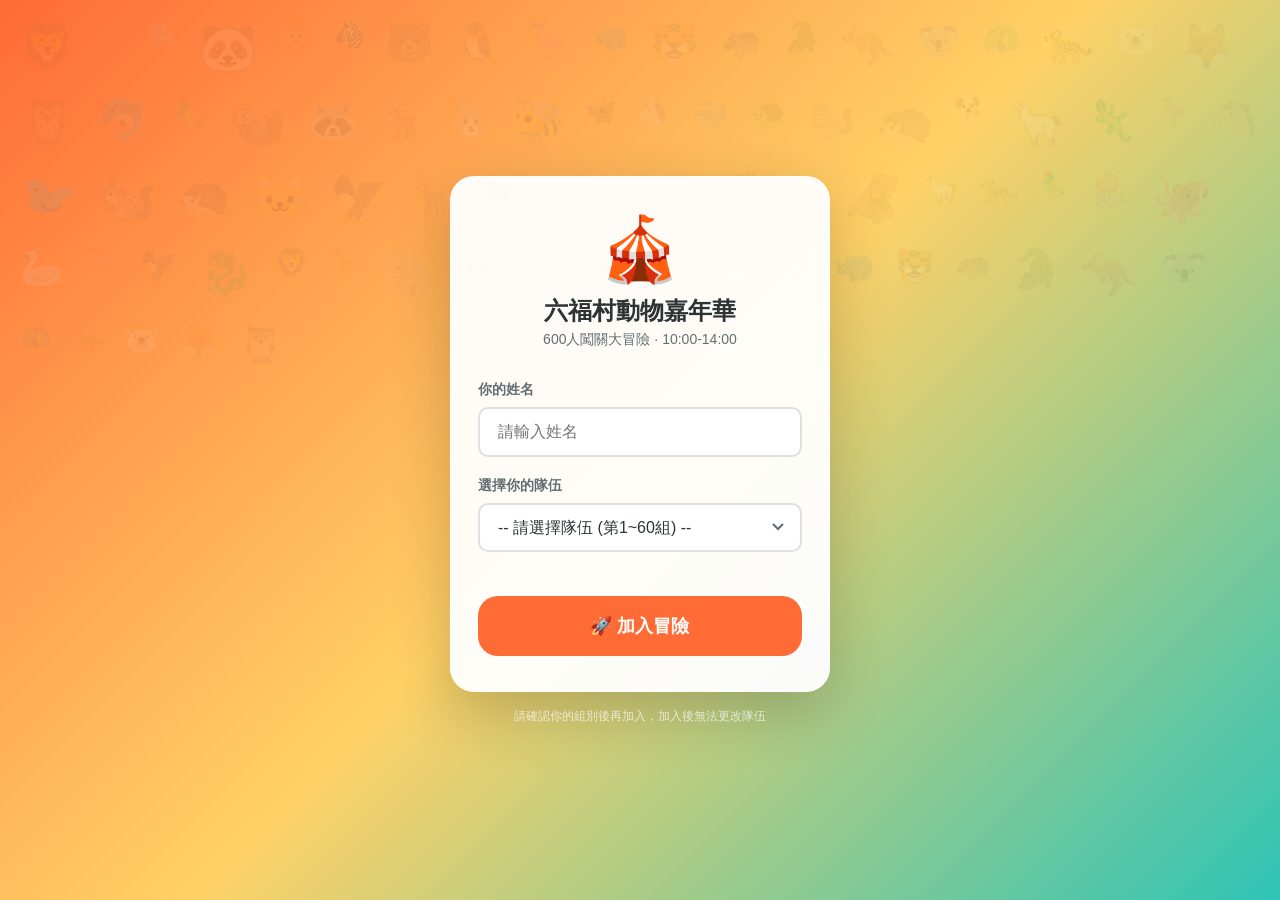
==== adventure.html @ 464b47fe "六福村動物嘉年華 — 完整 PWA 版本 600人團隊闖關活動系統：10款GPS解鎖小遊戲、冒險任務拍照上傳、 即時排行榜、管理後台廣播，支援 PWA 離線快取與加到主畫面。  Co-Authored" ====
<!DOCTYPE html>
<html lang="zh-TW">
<head>
  <meta charset="UTF-8">
  <meta name="viewport" content="width=device-width, initial-scale=1.0, maximum-scale=1.0, user-scalable=no">
  <meta name="apple-mobile-web-app-capable" content="yes">
  <meta name="theme-color" content="#FF6B35">
  <link rel="manifest" href="manifest.json">
  <link rel="apple-touch-icon" href="assets/icons/icon-192.png">
  <title>冒險任務 - 六福村動物嘉年華</title>
  <link rel="stylesheet" href="css/common.css">
  <style>
    body { background: var(--bg); }
    .task-card {
      background: white; border-radius: var(--radius); padding: 20px;
      margin-bottom: 16px; box-shadow: var(--shadow);
    }
    .task-header {
      display: flex; align-items: center; gap: 12px; margin-bottom: 12px;
    }
    .task-icon { font-size: 40px; }
    .task-name { font-size: 18px; font-weight: 700; }
    .task-points { font-size: 14px; color: var(--primary); font-weight: 600; }
    .task-status {
      display: inline-block; padding: 4px 12px; border-radius: 20px;
      font-size: 12px; font-weight: 600;
    }
    .status-pending { background: #FFF3E0; color: #E65100; }
    .status-verifying { background: #E3F2FD; color: #1565C0; }
    .status-done { background: #E8F5E9; color: #2E7D32; }

    .gps-panel {
      background: #F5F5F5; border-radius: 12px; padding: 16px;
      margin: 12px 0;
    }
    .gps-distance { font-size: 28px; font-weight: 900; color: var(--primary); text-align: center; }
    .gps-label { font-size: 12px; color: var(--text-light); text-align: center; }
    .dwell-bar {
      height: 8px; background: #e0e0e0; border-radius: 4px; margin-top: 8px; overflow: hidden;
    }
    .dwell-fill {
      height: 100%; background: linear-gradient(90deg, var(--secondary), var(--primary));
      border-radius: 4px; transition: width 1s linear;
    }

    .photo-section { margin-top: 16px; }
    .photo-canvas-wrap {
      width: 100%; aspect-ratio: 1; background: #f0f0f0;
      border-radius: 12px; overflow: hidden; margin: 12px 0;
      display: flex; align-items: center; justify-content: center;
    }
    .photo-canvas-wrap canvas { width: 100%; height: 100%; }
    .photo-placeholder {
      color: var(--text-light); font-size: 48px;
    }
  </style>
</head>
<body>

<div class="top-bar">
  <button class="top-bar-back" onclick="window.location.href='map.html'">←</button>
  <div class="top-bar-title">🎢 冒險任務</div>
  <div style="width:40px;"></div>
</div>

<div id="notification-bar"></div>

<div class="page-container" id="content"></div>

<script src="js/config.js"></script>
<script src="js/api.js"></script>
<script src="js/auth.js"></script>
<script src="js/audio.js"></script>
<script src="js/gps.js"></script>
<script src="js/broadcast.js"></script>
<script src="js/photo.js"></script>
<script>
  if (!Auth.requireLogin()) throw new Error('未登入');
  const session = Auth.getSession();
  AudioEngine.init();
  API.init();
  GPS.init();
  Broadcast.init();

  const params = new URLSearchParams(window.location.search);
  const taskId = params.get('id');

  if (taskId) {
    showTaskDetail(taskId);
  } else {
    showTaskList();
  }

  function showTaskList() {
    const content = document.getElementById('content');
    content.innerHTML = '<h2 style="font-size:18px;margin-bottom:16px;">🎢 冒險任務列表</h2>' +
      CONFIG.ADVENTURES.map(adv => `
        <div class="task-card" onclick="window.location.href='adventure.html?id=${adv.id}'">
          <div class="task-header">
            <div class="task-icon">${adv.icon}</div>
            <div>
              <div class="task-name">${adv.name}</div>
              <div class="task-points">🏆 ${adv.points} 分</div>
            </div>
          </div>
          <div style="font-size:13px;color:var(--text-light);">
            ${adv.requirePhoto ? '📸 拍攝團隊照片上傳驗證' : `📍 前往設施 · ⏱ 停留${adv.dwellSeconds}秒驗證搭乘`}
          </div>
        </div>
      `).join('');
  }

  function showTaskDetail(id) {
    const adv = getAdventureById(id);
    if (!adv) { showTaskList(); return; }

    const content = document.getElementById('content');

    if (adv.requirePhoto) {
      showPhotoTask(adv, content);
    } else {
      showGpsTask(adv, content);
    }
  }

  // === GPS 停留驗證任務 ===
  function showGpsTask(adv, content) {
    content.innerHTML = `
      <div class="task-card">
        <div class="task-header">
          <div class="task-icon">${adv.icon}</div>
          <div>
            <div class="task-name">${adv.name}</div>
            <div class="task-points">🏆 ${adv.points} 分</div>
          </div>
        </div>
        <p style="font-size:14px;color:var(--text-light);margin-bottom:12px;">
          前往遊樂設施附近，停留 ${adv.dwellSeconds} 秒即可驗證搭乘體驗
        </p>

        <div class="gps-panel">
          <div class="gps-distance" id="distDisplay">定位中...</div>
          <div class="gps-label">距離設施</div>
          <div id="dwellSection" style="display:none;margin-top:12px;">
            <div class="gps-label">停留時間：<span id="dwellTime">0</span> / ${adv.dwellSeconds} 秒</div>
            <div class="dwell-bar">
              <div class="dwell-fill" id="dwellFill" style="width:0%"></div>
            </div>
          </div>
        </div>

        <button class="btn btn-primary btn-block" id="verifyBtn" disabled onclick="submitGpsVerification('${adv.id}')">
          ⏳ 尚未到達設施範圍
        </button>
      </div>
    `;

    let inZone = false;
    let dwellStart = null;
    let dwellInterval = null;

    GPS.onUpdate((pos) => {
      const dist = GPS.distanceTo(adv.lat, adv.lng);
      document.getElementById('distDisplay').textContent = GPS.formatDistance(dist);

      if (dist <= adv.radius) {
        if (!inZone) {
          inZone = true;
          dwellStart = Date.now();
          document.getElementById('dwellSection').style.display = 'block';
          AudioEngine.enterZone();

          dwellInterval = setInterval(() => {
            const elapsed = Math.floor((Date.now() - dwellStart) / 1000);
            document.getElementById('dwellTime').textContent = elapsed;
            const pct = Math.min(100, (elapsed / adv.dwellSeconds) * 100);
            document.getElementById('dwellFill').style.width = pct + '%';

            if (elapsed >= adv.dwellSeconds) {
              clearInterval(dwellInterval);
              const btn = document.getElementById('verifyBtn');
              btn.disabled = false;
              btn.textContent = '✅ 驗證完成，提交!';
              btn.className = 'btn btn-accent btn-block';
              AudioEngine.unlockGame();
            }
          }, 1000);
        }
      } else {
        if (inZone) {
          inZone = false;
          if (dwellInterval) clearInterval(dwellInterval);
          dwellStart = null;
          document.getElementById('dwellSection').style.display = 'none';
          document.getElementById('verifyBtn').disabled = true;
          document.getElementById('verifyBtn').textContent = '⏳ 尚未到達設施範圍';
        }
      }
    });
  }

  async function submitGpsVerification(taskId) {
    const btn = document.getElementById('verifyBtn');
    btn.disabled = true;
    btn.textContent = '提交中...';

    try {
      await API.post('WRITE', {
        action: 'completeAdventure',
        playerId: session.playerId,
        teamId: session.teamId,
        taskId: taskId,
        lat: GPS.getPosition().lat,
        lng: GPS.getPosition().lng
      });
      btn.textContent = '🎉 驗證成功!';
      btn.className = 'btn btn-secondary btn-block';
      AudioEngine.uploadSuccess();
    } catch {
      btn.textContent = '❌ 提交失敗，請重試';
      btn.disabled = false;
      AudioEngine.error();
    }
  }

  // === 拍照任務 ===
  function showPhotoTask(adv, content) {
    content.innerHTML = `
      <div class="task-card">
        <div class="task-header">
          <div class="task-icon">${adv.icon}</div>
          <div>
            <div class="task-name">${adv.name}</div>
            <div class="task-points">🏆 ${adv.points} 分</div>
          </div>
        </div>
        <p style="font-size:14px;color:var(--text-light);margin-bottom:8px;">
          拍攝團隊照片，照片會自動加上活動邊框
        </p>

        <div class="photo-section">
          <div class="photo-canvas-wrap" id="photoPreview">
            <canvas id="photoCanvas" style="display:none;"></canvas>
            <div class="photo-placeholder" id="photoPlaceholder">📷</div>
          </div>

          <button class="btn btn-secondary btn-block" onclick="takePhoto()">
            📸 拍攝照片
          </button>
          <button class="btn btn-primary btn-block" id="uploadBtn" style="margin-top:8px;display:none;" onclick="uploadPhoto('${adv.id}')">
            ⬆️ 上傳照片
          </button>
          <div id="uploadStatus" style="text-align:center;margin-top:8px;font-size:13px;color:var(--text-light);"></div>
        </div>
      </div>
    `;

    PhotoModule.init('photoCanvas');
  }

  async function takePhoto() {
    const img = await PhotoModule.capturePhoto();
    if (!img) return;

    document.getElementById('photoCanvas').style.display = 'block';
    document.getElementById('photoPlaceholder').style.display = 'none';

    PhotoModule.renderPreview();
    // 繪製預設邊框
    setTimeout(() => {
      PhotoModule.drawDefaultFrame(session.teamName, session.teamEmoji);
    }, 100);

    document.getElementById('uploadBtn').style.display = 'block';
  }

  async function uploadPhoto(taskId) {
    const btn = document.getElementById('uploadBtn');
    const status = document.getElementById('uploadStatus');
    btn.disabled = true;
    btn.textContent = '上傳中...';
    status.textContent = '📤 正在上傳照片...';

    const result = await PhotoModule.upload(taskId);

    if (result.error) {
      status.textContent = '❌ ' + result.error;
      btn.disabled = false;
      btn.textContent = '⬆️ 重新上傳';
    } else {
      status.textContent = '✅ 上傳成功! 等待管理員驗證';
      btn.textContent = '🎉 已上傳';
      btn.className = 'btn btn-secondary btn-block';
    }
  }

  document.addEventListener('touchstart', () => AudioEngine.resume(), { once: true });
</script>

<script>
  if ('serviceWorker' in navigator) {
    navigator.serviceWorker.register('sw.js');
  }
</script>

</body>
</html>
---- css/common.css ----
/* ============================================================
   六福村動物嘉年華 - 共用樣式
   ============================================================ */

* { margin: 0; padding: 0; box-sizing: border-box; }

:root {
  --primary: #FF6B35;
  --primary-dark: #E55A2B;
  --secondary: #2EC4B6;
  --accent: #FFD166;
  --bg: #FFF8F0;
  --bg-dark: #1a1a2e;
  --text: #2D3436;
  --text-light: #636E72;
  --white: #FFFFFF;
  --shadow: 0 4px 15px rgba(0,0,0,0.1);
  --shadow-lg: 0 8px 30px rgba(0,0,0,0.15);
  --radius: 16px;
  --radius-sm: 10px;
  --safe-bottom: env(safe-area-inset-bottom, 0px);
}

html, body {
  font-family: -apple-system, BlinkMacSystemFont, 'Segoe UI', 'Noto Sans TC', sans-serif;
  background: var(--bg);
  color: var(--text);
  min-height: 100vh;
  overflow-x: hidden;
  -webkit-text-size-adjust: 100%;
  -webkit-tap-highlight-color: transparent;
}

/* === 按鈕 === */
.btn {
  display: inline-flex;
  align-items: center;
  justify-content: center;
  gap: 8px;
  padding: 14px 28px;
  border: none;
  border-radius: var(--radius);
  font-size: 16px;
  font-weight: 700;
  cursor: pointer;
  transition: all 0.2s;
  -webkit-user-select: none;
  user-select: none;
  touch-action: manipulation;
}
.btn:active { transform: scale(0.96); }
.btn-primary { background: var(--primary); color: var(--white); }
.btn-primary:active { background: var(--primary-dark); }
.btn-secondary { background: var(--secondary); color: var(--white); }
.btn-accent { background: var(--accent); color: var(--text); }
.btn-outline { background: transparent; border: 2px solid var(--primary); color: var(--primary); }
.btn-block { width: 100%; }
.btn-lg { padding: 18px 32px; font-size: 18px; border-radius: 20px; }
.btn-sm { padding: 8px 16px; font-size: 14px; border-radius: 8px; }
.btn:disabled { opacity: 0.5; pointer-events: none; }

/* === 輸入框 === */
.input, .select {
  width: 100%;
  padding: 14px 18px;
  border: 2px solid #E0E0E0;
  border-radius: var(--radius-sm);
  font-size: 16px;
  background: var(--white);
  color: var(--text);
  transition: border-color 0.2s;
  -webkit-appearance: none;
}
.input:focus, .select:focus {
  outline: none;
  border-color: var(--primary);
}
.select {
  background-image: url("data:image/svg+xml,%3Csvg xmlns='http://www.w3.org/2000/svg' width='12' height='8'%3E%3Cpath d='M1 1l5 5 5-5' stroke='%23636E72' stroke-width='2' fill='none'/%3E%3C/svg%3E");
  background-repeat: no-repeat;
  background-position: right 16px center;
  padding-right: 40px;
}

/* === 表單群組 === */
.form-group {
  margin-bottom: 20px;
}
.form-label {
  display: block;
  font-size: 14px;
  font-weight: 600;
  color: var(--text-light);
  margin-bottom: 8px;
}

/* === 卡片 === */
.card {
  background: var(--white);
  border-radius: var(--radius);
  padding: 20px;
  box-shadow: var(--shadow);
}

/* === 通知欄 === */
#notification-bar {
  position: fixed;
  top: -80px;
  left: 50%;
  transform: translateX(-50%);
  width: calc(100% - 32px);
  max-width: 400px;
  background: var(--bg-dark);
  color: var(--white);
  border-radius: var(--radius);
  padding: 14px 18px;
  z-index: 9999;
  transition: top 0.4s cubic-bezier(0.68, -0.55, 0.27, 1.55);
  box-shadow: var(--shadow-lg);
}
#notification-bar.show { top: 16px; }
.notification-content {
  display: flex;
  align-items: center;
  gap: 10px;
  cursor: pointer;
}
.notification-icon { font-size: 20px; }
.notification-text { flex: 1; font-size: 14px; line-height: 1.4; }
.notification-time { font-size: 12px; color: #999; }

/* === 訊息面板 === */
#message-panel {
  position: fixed;
  top: 0; left: 0; right: 0; bottom: 0;
  background: var(--bg);
  z-index: 9998;
  transform: translateY(100%);
  transition: transform 0.3s ease;
  overflow-y: auto;
  padding: 60px 16px 100px;
}
#message-panel.show { transform: translateY(0); }
.msg-item {
  background: var(--white);
  border-radius: var(--radius-sm);
  padding: 14px;
  margin-bottom: 12px;
  box-shadow: 0 2px 8px rgba(0,0,0,0.06);
}
.msg-header { display: flex; justify-content: space-between; margin-bottom: 8px; }
.msg-icon { font-size: 18px; }
.msg-time { font-size: 12px; color: var(--text-light); }
.msg-body p { font-size: 15px; line-height: 1.5; }
.msg-image { width: 100%; border-radius: 8px; margin-top: 8px; }
.msg-empty { text-align: center; padding: 40px; color: var(--text-light); }

/* === 頂部導航列 === */
.top-bar {
  position: fixed;
  top: 0; left: 0; right: 0;
  height: 56px;
  background: var(--white);
  display: flex;
  align-items: center;
  padding: 0 16px;
  box-shadow: 0 2px 10px rgba(0,0,0,0.08);
  z-index: 100;
}
.top-bar-title {
  flex: 1;
  font-size: 17px;
  font-weight: 700;
  text-align: center;
}
.top-bar-back, .top-bar-action {
  width: 40px; height: 40px;
  display: flex; align-items: center; justify-content: center;
  font-size: 20px; cursor: pointer;
  border: none; background: none;
}

/* === 底部 Tab Bar === */
.tab-bar {
  position: fixed;
  bottom: 0; left: 0; right: 0;
  height: calc(60px + var(--safe-bottom));
  padding-bottom: var(--safe-bottom);
  background: var(--white);
  display: flex;
  box-shadow: 0 -2px 10px rgba(0,0,0,0.08);
  z-index: 100;
}
.tab-item {
  flex: 1;
  display: flex;
  flex-direction: column;
  align-items: center;
  justify-content: center;
  gap: 2px;
  font-size: 10px;
  color: var(--text-light);
  cursor: pointer;
  transition: color 0.2s;
  border: none;
  background: none;
  -webkit-user-select: none;
}
.tab-item.active { color: var(--primary); }
.tab-icon { font-size: 22px; }
.tab-badge {
  position: absolute;
  top: 4px;
  right: calc(50% - 18px);
  background: #FF3B30;
  color: white;
  font-size: 10px;
  width: 16px; height: 16px;
  border-radius: 50%;
  display: flex; align-items: center; justify-content: center;
}

/* === 頁面容器 === */
.page-container {
  padding: 72px 16px calc(76px + var(--safe-bottom));
  min-height: 100vh;
}

/* === Loading === */
.loading-overlay {
  position: fixed;
  top: 0; left: 0; right: 0; bottom: 0;
  background: rgba(255,255,255,0.9);
  display: flex;
  flex-direction: column;
  align-items: center;
  justify-content: center;
  z-index: 10000;
}
.spinner {
  width: 40px; height: 40px;
  border: 4px solid #eee;
  border-top-color: var(--primary);
  border-radius: 50%;
  animation: spin 0.8s linear infinite;
}
@keyframes spin { to { transform: rotate(360deg); } }

/* === 動畫 === */
@keyframes fadeIn {
  from { opacity: 0; transform: translateY(10px); }
  to { opacity: 1; transform: translateY(0); }
}
@keyframes slideUp {
  from { transform: translateY(100%); }
  to { transform: translateY(0); }
}
@keyframes pulse {
  0%, 100% { transform: scale(1); opacity: 1; }
  50% { transform: scale(1.2); opacity: 0.7; }
}
.fade-in { animation: fadeIn 0.4s ease; }
.pulse { animation: pulse 2s infinite; }

/* === 排行榜 === */
.rank-item {
  display: flex;
  align-items: center;
  padding: 12px 16px;
  border-bottom: 1px solid #f0f0f0;
  transition: all 0.3s;
}
.rank-number {
  width: 32px;
  font-size: 16px;
  font-weight: 700;
  color: var(--text-light);
}
.rank-number.top1 { color: #FFD700; font-size: 20px; }
.rank-number.top2 { color: #C0C0C0; font-size: 18px; }
.rank-number.top3 { color: #CD7F32; font-size: 18px; }
.rank-emoji { font-size: 28px; margin-right: 12px; }
.rank-name { flex: 1; font-size: 15px; font-weight: 600; }
.rank-score { font-size: 16px; font-weight: 700; color: var(--primary); }
.rank-bar {
  height: 4px;
  background: linear-gradient(90deg, var(--primary), var(--accent));
  border-radius: 2px;
  margin-top: 4px;
  transition: width 0.6s ease;
}

/* === 遊戲相關 === */
.game-canvas-container {
  position: relative;
  width: 100%;
  aspect-ratio: 9/16;
  max-height: calc(100vh - 140px);
  background: #000;
  border-radius: var(--radius);
  overflow: hidden;
  touch-action: none;
}
.game-canvas-container canvas {
  width: 100%;
  height: 100%;
  display: block;
}
.game-hud {
  position: absolute;
  top: 0; left: 0; right: 0;
  padding: 12px 16px;
  display: flex;
  justify-content: space-between;
  color: white;
  font-weight: 700;
  font-size: 18px;
  text-shadow: 0 1px 3px rgba(0,0,0,0.5);
  z-index: 10;
  pointer-events: none;
}
.game-score-display { font-size: 24px; }
.game-timer { font-size: 20px; }
.game-combo {
  position: absolute;
  top: 50%;
  left: 50%;
  transform: translate(-50%, -50%);
  font-size: 36px;
  font-weight: 900;
  color: var(--accent);
  text-shadow: 0 2px 8px rgba(0,0,0,0.3);
  pointer-events: none;
  animation: comboPopup 0.5s ease-out;
}
@keyframes comboPopup {
  0% { transform: translate(-50%, -50%) scale(0.5); opacity: 0; }
  50% { transform: translate(-50%, -50%) scale(1.2); opacity: 1; }
  100% { transform: translate(-50%, -50%) scale(1); opacity: 1; }
}

/* === 遊戲結果畫面 === */
.game-result-overlay {
  position: absolute;
  top: 0; left: 0; right: 0; bottom: 0;
  background: rgba(0,0,0,0.85);
  display: flex;
  flex-direction: column;
  align-items: center;
  justify-content: center;
  z-index: 20;
  animation: fadeIn 0.3s ease;
}
.game-result-score {
  font-size: 56px;
  font-weight: 900;
  color: var(--accent);
  text-shadow: 0 4px 20px rgba(255,209,102,0.5);
}
.game-result-label {
  font-size: 16px;
  color: #ccc;
  margin-bottom: 8px;
}
.game-result-rank {
  font-size: 20px;
  color: var(--white);
  margin: 16px 0 24px;
}

/* === 地圖 === */
.map-container {
  position: fixed;
  top: 56px;
  left: 0; right: 0;
  bottom: calc(60px + var(--safe-bottom));
  overflow: hidden;
  background: #e8f5e9;
}
.map-viewport {
  position: absolute;
  width: 100%;
  height: 100%;
  overflow: auto;
  -webkit-overflow-scrolling: touch;
}
.map-canvas {
  position: relative;
  transform-origin: 0 0;
}
.map-pin {
  position: absolute;
  transform: translate(-50%, -100%);
  cursor: pointer;
  transition: transform 0.2s;
  z-index: 10;
}
.map-pin:active { transform: translate(-50%, -100%) scale(1.2); }
.map-pin-icon { font-size: 32px; filter: drop-shadow(0 2px 4px rgba(0,0,0,0.3)); }
.map-pin-label {
  position: absolute;
  bottom: -18px;
  left: 50%;
  transform: translateX(-50%);
  font-size: 10px;
  font-weight: 700;
  white-space: nowrap;
  background: rgba(255,255,255,0.9);
  padding: 2px 6px;
  border-radius: 4px;
}
.player-dot {
  position: absolute;
  width: 16px; height: 16px;
  background: #2196F3;
  border: 3px solid white;
  border-radius: 50%;
  transform: translate(-50%, -50%);
  z-index: 20;
  box-shadow: 0 0 10px rgba(33,150,243,0.5);
  animation: pulse 2s infinite;
}
.player-dot-range {
  position: absolute;
  border: 2px solid rgba(33,150,243,0.3);
  background: rgba(33,150,243,0.1);
  border-radius: 50%;
  transform: translate(-50%, -50%);
  z-index: 19;
}

/* === 照片 === */
.photo-preview {
  position: relative;
  width: 100%;
  aspect-ratio: 1;
  border-radius: var(--radius);
  overflow: hidden;
  background: #f0f0f0;
}
.photo-preview canvas {
  width: 100%;
  height: 100%;
  object-fit: cover;
}
.photo-frame-selector {
  display: flex;
  gap: 12px;
  overflow-x: auto;
  padding: 12px 0;
  -webkit-overflow-scrolling: touch;
}
.photo-frame-option {
  width: 60px; height: 60px;
  border-radius: 8px;
  border: 2px solid transparent;
  cursor: pointer;
  flex-shrink: 0;
}
.photo-frame-option.active { border-color: var(--primary); }
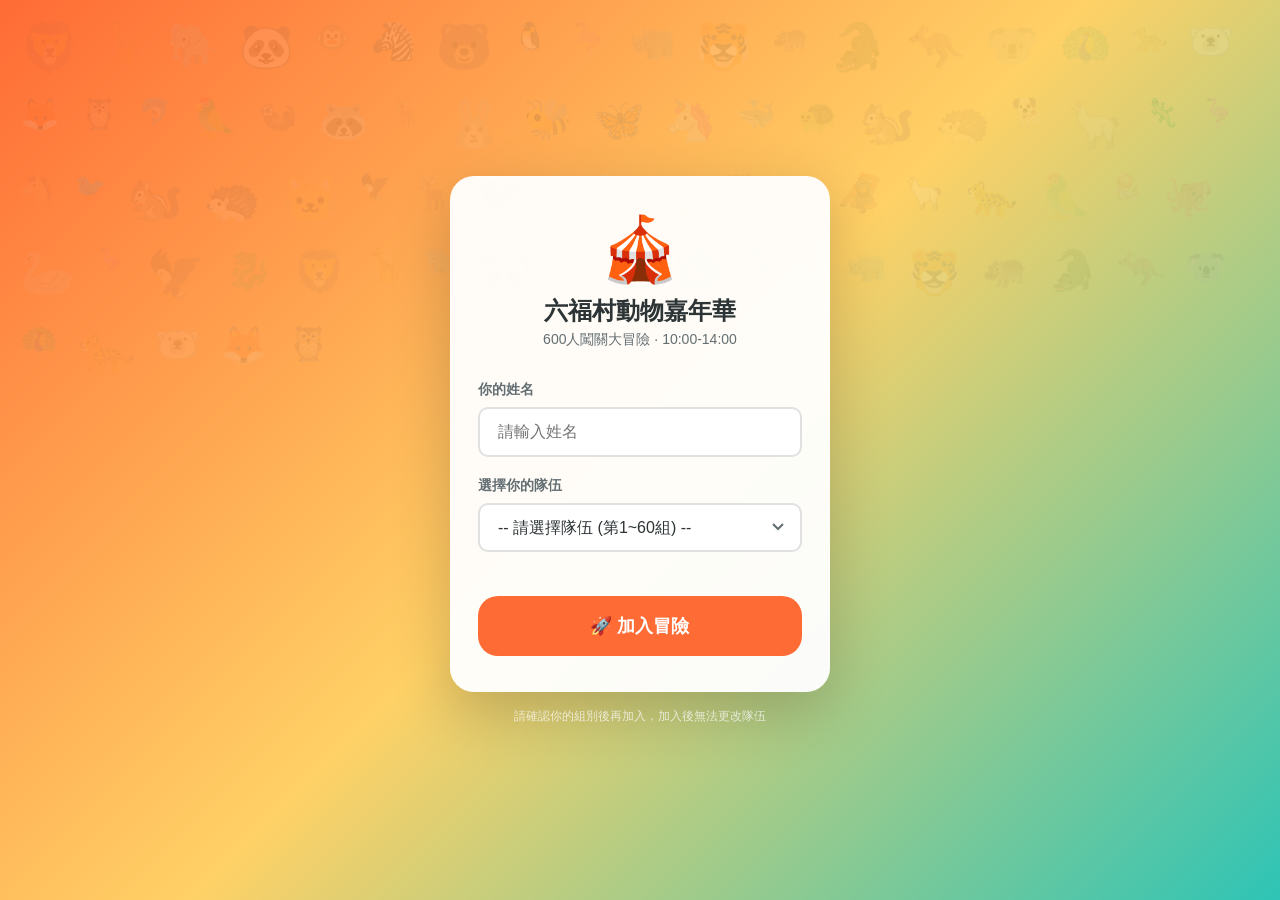
==== commit 046d9857: "修復聊天即時性、加入登出重整、即時計分、解鎖測試 - 聊天系統：移除伺服端快取，客戶端 4-7s 輪詢，確保即時傳遞 - 聊天 teamId 比對改用字串比較修復跨型別匹配問題 - 地圖/遊戲頁加入 " ====
--- a/adventure.html
+++ b/adventure.html
@@ -125,6 +125,7 @@
 
   // === GPS 停留驗證任務 ===
   function showGpsTask(adv, content) {
+    const isTesting = typeof TEST_MODE !== 'undefined' && TEST_MODE;
     content.innerHTML = `
       <div class="task-card">
         <div class="task-header">
@@ -139,7 +140,7 @@
         </p>
 
         <div class="gps-panel">
-          <div class="gps-distance" id="distDisplay">定位中...</div>
+          <div class="gps-distance" id="distDisplay">${isTesting ? '🧪 測試模式' : '定位中...'}</div>
           <div class="gps-label">距離設施</div>
           <div id="dwellSection" style="display:none;margin-top:12px;">
             <div class="gps-label">停留時間：<span id="dwellTime">0</span> / ${adv.dwellSeconds} 秒</div>
@@ -149,8 +150,8 @@
           </div>
         </div>
 
-        <button class="btn btn-primary btn-block" id="verifyBtn" disabled onclick="submitGpsVerification('${adv.id}')">
-          ⏳ 尚未到達設施範圍
+        <button class="btn ${isTesting ? 'btn-accent' : 'btn-primary'} btn-block" id="verifyBtn" ${isTesting ? '' : 'disabled'} onclick="submitGpsVerification('${adv.id}')">
+          ${isTesting ? '🧪 測試模式：直接驗證' : '⏳ 尚未到達設施範圍'}
         </button>
       </div>
     `;
@@ -225,6 +226,7 @@
 
   // === 拍照任務 ===
   function showPhotoTask(adv, content) {
+    const isTesting = typeof TEST_MODE !== 'undefined' && TEST_MODE;
     content.innerHTML = `
       <div class="task-card">
         <div class="task-header">
@@ -234,6 +236,7 @@
             <div class="task-points">🏆 ${adv.points} 分</div>
           </div>
         </div>
+        ${isTesting ? '<div style="background:#FFF3E0;padding:8px 12px;border-radius:8px;font-size:12px;color:#E65100;margin-bottom:8px;">🧪 測試模式：GPS 限制已解除</div>' : ''}
         <p style="font-size:14px;color:var(--text-light);margin-bottom:8px;">
           拍攝團隊照片，照片會自動加上活動邊框
         </p>
